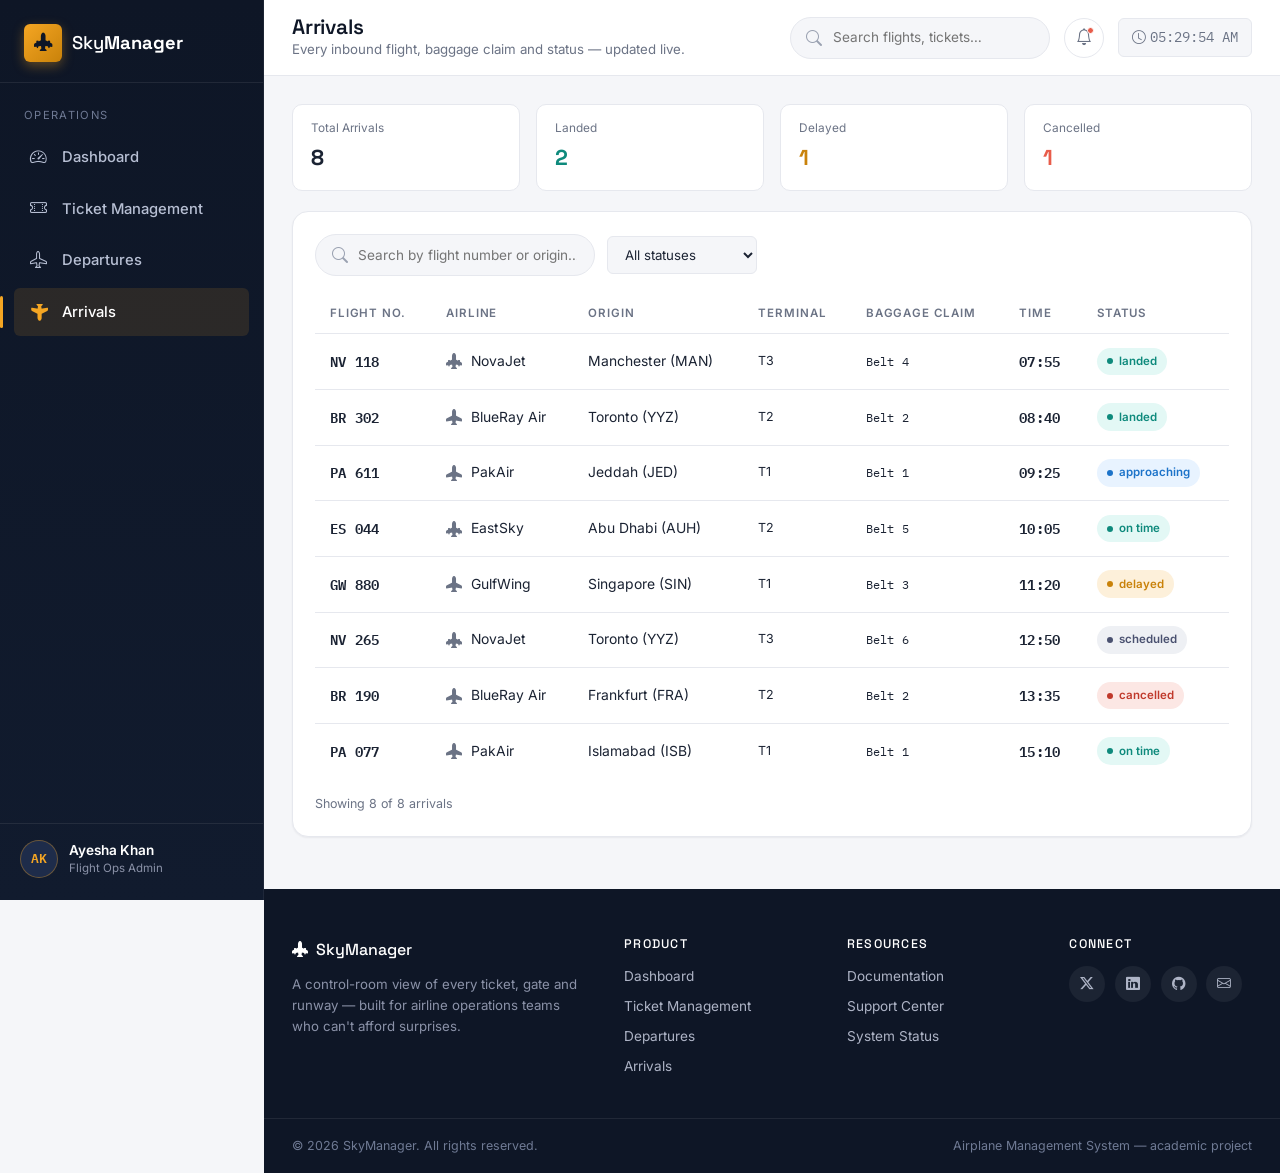
==== arrivals.html @ 26331dae "Initial commit: SkyManager Airplane Management System" ====
<!DOCTYPE html>
<html lang="en">
<head>
<meta charset="UTF-8" />
<meta name="viewport" content="width=device-width, initial-scale=1.0" />
<title>Arrivals · SkyManager</title>
<meta name="description" content="Live arrivals board — origins, baggage claims and status for every inbound flight." />
<link rel="icon" href="assets/favicon.svg" type="image/svg+xml" />

<link rel="preconnect" href="https://fonts.googleapis.com" />
<link href="https://fonts.googleapis.com/css2?family=Space+Grotesk:wght@500;600;700&family=Inter:wght@400;500;600;700&family=IBM+Plex+Mono:wght@400;500;600&display=swap" rel="stylesheet" />

<link href="https://cdn.jsdelivr.net/npm/bootstrap@5.3.3/dist/css/bootstrap.min.css" rel="stylesheet" />
<link href="https://cdn.jsdelivr.net/npm/bootstrap-icons@1.11.3/font/bootstrap-icons.css" rel="stylesheet" />
<link href="css/style.css" rel="stylesheet" />
</head>
<body>

<div class="app-shell">

  <aside class="sidebar" id="sidebar">
    <div class="sidebar-brand">
      <span class="brand-mark"><i class="bi bi-airplane-engines-fill"></i></span>
      <span class="brand-text">Sky<strong>Manager</strong></span>
      <button class="sidebar-close ms-auto" id="sidebarCloseBtn" aria-label="Close menu"><i class="bi bi-x-lg"></i></button>
    </div>
    <nav class="sidebar-nav">
      <div class="sidebar-section-label">Operations</div>
      <a href="index.html" class="nav-link"><i class="bi bi-speedometer2"></i><span>Dashboard</span></a>
      <a href="tickets.html" class="nav-link"><i class="bi bi-ticket-perforated"></i><span>Ticket Management</span></a>
      <a href="departures.html" class="nav-link"><i class="bi bi-airplane"></i><span>Departures</span></a>
      <a href="arrivals.html" class="nav-link active"><i class="bi bi-airplane-fill" style="display:inline-block;transform:rotate(180deg)"></i><span>Arrivals</span></a>
    </nav>
    <div class="sidebar-footer">
      <div class="user-chip">
        <div class="avatar">AK</div>
        <div>
          <div class="user-name">Ayesha Khan</div>
          <div class="user-role">Flight Ops Admin</div>
        </div>
      </div>
    </div>
  </aside>
  <div class="sidebar-backdrop" id="sidebarBackdrop"></div>

  <div class="main-area">

    <header class="topbar">
      <button class="sidebar-toggle" id="sidebarToggle" aria-label="Open menu"><i class="bi bi-list"></i></button>
      <div class="topbar-title">
        <h1>Arrivals</h1>
        <p>Every inbound flight, baggage claim and status — updated live.</p>
      </div>
      <div class="topbar-actions">
        <div class="search-box">
          <i class="bi bi-search"></i>
          <input type="text" placeholder="Search flights, tickets…" aria-label="Search" />
        </div>
        <button class="icon-btn" aria-label="Notifications"><i class="bi bi-bell"></i><span class="dot"></span></button>
        <div class="topbar-clock" id="liveClock"></div>
      </div>
    </header>

    <main class="content">

      <div class="mini-stat-row">
        <div class="mini-stat">
          <div class="mini-label">Total Arrivals</div>
          <div class="mini-value" id="arrTotal">--</div>
        </div>
        <div class="mini-stat">
          <div class="mini-label">Landed</div>
          <div class="mini-value" style="color:#0e8a7c" id="arrLanded">--</div>
        </div>
        <div class="mini-stat">
          <div class="mini-label">Delayed</div>
          <div class="mini-value" style="color:var(--amber-dark)" id="arrDelayed">--</div>
        </div>
        <div class="mini-stat">
          <div class="mini-label">Cancelled</div>
          <div class="mini-value" style="color:var(--coral)" id="arrCancelled">--</div>
        </div>
      </div>

      <div class="section-card mb-4">

        <div class="toolbar">
          <div class="search-box">
            <i class="bi bi-search"></i>
            <input type="text" id="arrSearch" placeholder="Search by flight number or origin…" aria-label="Search arrivals" />
          </div>
          <select id="arrFilterStatus" aria-label="Filter by status">
            <option value="">All statuses</option>
            <option value="on time">On time</option>
            <option value="approaching">Approaching</option>
            <option value="scheduled">Scheduled</option>
            <option value="landed">Landed</option>
            <option value="delayed">Delayed</option>
            <option value="cancelled">Cancelled</option>
          </select>
        </div>

        <div class="table-responsive-wrap">
          <table class="data-table">
            <thead>
              <tr>
                <th>Flight No.</th>
                <th>Airline</th>
                <th>Origin</th>
                <th>Terminal</th>
                <th>Baggage Claim</th>
                <th>Time</th>
                <th>Status</th>
              </tr>
            </thead>
            <tbody id="arrivalsBody"></tbody>
          </table>
        </div>
        <div class="cell-sub mt-3" id="arrCount"></div>
      </div>

    </main>

    <footer class="app-footer">
      <div class="footer-grid">
        <div>
          <div class="brand-text small"><i class="bi bi-airplane-engines-fill"></i> SkyManager</div>
          <p>A control-room view of every ticket, gate and runway — built for airline operations teams who can't afford surprises.</p>
        </div>
        <div>
          <h6>Product</h6>
          <a href="index.html">Dashboard</a>
          <a href="tickets.html">Ticket Management</a>
          <a href="departures.html">Departures</a>
          <a href="arrivals.html">Arrivals</a>
        </div>
        <div>
          <h6>Resources</h6>
          <a href="#">Documentation</a>
          <a href="#">Support Center</a>
          <a href="#">System Status</a>
        </div>
        <div>
          <h6>Connect</h6>
          <div class="social-row">
            <a href="#" aria-label="X / Twitter"><i class="bi bi-twitter-x"></i></a>
            <a href="#" aria-label="LinkedIn"><i class="bi bi-linkedin"></i></a>
            <a href="#" aria-label="GitHub"><i class="bi bi-github"></i></a>
            <a href="#" aria-label="Email"><i class="bi bi-envelope"></i></a>
          </div>
        </div>
      </div>
      <div class="footer-bottom">
        <span>© 2026 SkyManager. All rights reserved.</span>
        <span>Airplane Management System — academic project</span>
      </div>
    </footer>

  </div>
</div>

<script src="https://cdn.jsdelivr.net/npm/bootstrap@5.3.3/dist/js/bootstrap.bundle.min.js"></script>
<script src="js/data.js"></script>
<script src="js/main.js"></script>
<script src="js/arrivals.js"></script>
</body>
</html>
---- css/style.css ----
/* =========================================================================
   SkyManager — Airplane Management System
   Design tokens + component styles
   ========================================================================= */

:root {
  /* Color */
  --ink-950: #0e1626;
  --ink-900: #111b2e;
  --ink-800: #16213a;
  --ink-700: #1e2c4a;
  --ink-600: #2a3b5e;

  --amber: #f5a623;
  --amber-dark: #c9820a;
  --amber-soft: #fdf0da;

  --teal: #17b8a6;
  --teal-soft: #e3f8f5;

  --coral: #e85c4a;
  --coral-soft: #fce7e4;

  --sky: #3aa0ff;
  --sky-soft: #e8f3ff;

  --slate-soft: #eef0f4;

  --bg: #f5f6f9;
  --surface: #ffffff;
  --border: #e6e8ee;
  --text: #1b2333;
  --text-muted: #6b7385;
  --text-faint: #9aa1b1;

  /* Shape */
  --radius-sm: 6px;
  --radius: 10px;
  --radius-lg: 16px;
  --shadow-sm: 0 1px 2px rgba(14, 22, 38, 0.06);
  --shadow-md: 0 10px 24px -8px rgba(14, 22, 38, 0.14);
  --shadow-lg: 0 20px 40px -12px rgba(14, 22, 38, 0.22);

  /* Type */
  --font-display: "Space Grotesk", "Segoe UI", sans-serif;
  --font-body: "Inter", "Segoe UI", sans-serif;
  --font-mono: "IBM Plex Mono", "Courier New", monospace;

  --sidebar-w: 264px;
  --sidebar-w-collapsed: 84px;
  --topbar-h: 76px;
}

* { box-sizing: border-box; }

html, body {
  height: 100%;
}

body {
  font-family: var(--font-body);
  background: var(--bg);
  color: var(--text);
  -webkit-font-smoothing: antialiased;
}

h1, h2, h3, h4, h5, h6 {
  font-family: var(--font-display);
  color: var(--ink-950);
  letter-spacing: -0.01em;
}

a { text-decoration: none; color: inherit; }
button { font-family: inherit; }

.mono { font-family: var(--font-mono); letter-spacing: 0.02em; }

/* Visible keyboard focus everywhere */
a:focus-visible,
button:focus-visible,
input:focus-visible,
select:focus-visible {
  outline: 2px solid var(--sky);
  outline-offset: 2px;
}

@media (prefers-reduced-motion: reduce) {
  * { animation-duration: 0.001ms !important; transition-duration: 0.001ms !important; }
}

/* =========================================================================
   App shell
   ========================================================================= */

.app-shell {
  display: flex;
  min-height: 100vh;
}

/* -------------------------------- Sidebar ------------------------------ */

.sidebar {
  width: var(--sidebar-w);
  flex-shrink: 0;
  background: linear-gradient(180deg, var(--ink-950) 0%, var(--ink-900) 100%);
  color: #cfd6e6;
  display: flex;
  flex-direction: column;
  position: fixed;
  top: 0;
  left: 0;
  height: 100vh;
  z-index: 1040;
  transition: transform 0.25s ease;
  border-right: 1px solid rgba(255, 255, 255, 0.06);
}

.sidebar-brand {
  display: flex;
  align-items: center;
  gap: 0.65rem;
  padding: 1.5rem 1.5rem 1.25rem;
  border-bottom: 1px solid rgba(255, 255, 255, 0.08);
}

.brand-mark {
  width: 38px;
  height: 38px;
  border-radius: var(--radius-sm);
  background: linear-gradient(135deg, var(--amber) 0%, var(--amber-dark) 100%);
  display: flex;
  align-items: center;
  justify-content: center;
  color: var(--ink-950);
  font-size: 1.15rem;
  flex-shrink: 0;
  box-shadow: 0 4px 12px rgba(245, 166, 35, 0.35);
}

.brand-text {
  font-family: var(--font-display);
  font-size: 1.15rem;
  color: #fff;
  font-weight: 500;
}

.brand-text strong { font-weight: 700; }
.brand-text.small { font-size: 1rem; display: inline-flex; gap: 0.5rem; align-items: center; }

.sidebar-nav {
  flex: 1;
  padding: 1.25rem 0.9rem;
  overflow-y: auto;
}

.sidebar-section-label {
  font-size: 0.7rem;
  text-transform: uppercase;
  letter-spacing: 0.12em;
  color: #6f7a94;
  padding: 0 0.6rem;
  margin: 0.25rem 0 0.6rem;
}

.sidebar .nav-link {
  display: flex;
  align-items: center;
  gap: 0.85rem;
  padding: 0.72rem 0.9rem;
  border-radius: var(--radius-sm);
  color: #b7bfd3;
  font-size: 0.925rem;
  font-weight: 500;
  margin-bottom: 0.2rem;
  transition: background 0.15s ease, color 0.15s ease;
  position: relative;
}

.sidebar .nav-link i { font-size: 1.05rem; width: 20px; text-align: center; }

.sidebar .nav-link:hover {
  background: rgba(255, 255, 255, 0.06);
  color: #fff;
}

.sidebar .nav-link.active {
  background: rgba(245, 166, 35, 0.12);
  color: #fff;
}

.sidebar .nav-link.active::before {
  content: "";
  position: absolute;
  left: -0.9rem;
  top: 8px;
  bottom: 8px;
  width: 3px;
  border-radius: 2px;
  background: var(--amber);
}

.sidebar .nav-link.active i { color: var(--amber); }

.nav-badge {
  margin-left: auto;
  font-size: 0.68rem;
  font-family: var(--font-mono);
  background: rgba(255, 255, 255, 0.1);
  color: #cfd6e6;
  padding: 0.1rem 0.45rem;
  border-radius: 999px;
}

.sidebar-footer {
  padding: 1rem 1.25rem 1.4rem;
  border-top: 1px solid rgba(255, 255, 255, 0.08);
}

.user-chip { display: flex; align-items: center; gap: 0.7rem; }

.avatar {
  width: 38px;
  height: 38px;
  border-radius: 50%;
  background: var(--ink-700);
  color: var(--amber);
  display: flex;
  align-items: center;
  justify-content: center;
  font-family: var(--font-mono);
  font-size: 0.8rem;
  font-weight: 600;
  flex-shrink: 0;
  border: 1px solid rgba(245, 166, 35, 0.35);
}

.user-name { font-size: 0.85rem; color: #fff; font-weight: 600; }
.user-role { font-size: 0.72rem; color: #8b92a8; }

.sidebar-close { display: none; }

.sidebar-backdrop {
  display: none;
  position: fixed;
  inset: 0;
  background: rgba(14, 22, 38, 0.55);
  z-index: 1030;
}

/* -------------------------------- Main area ----------------------------- */

.main-area {
  margin-left: var(--sidebar-w);
  flex: 1;
  min-width: 0;
  display: flex;
  flex-direction: column;
}

.topbar {
  height: var(--topbar-h);
  background: var(--surface);
  border-bottom: 1px solid var(--border);
  display: flex;
  align-items: center;
  gap: 1.25rem;
  padding: 0 1.75rem;
  position: sticky;
  top: 0;
  z-index: 1010;
}

.sidebar-toggle {
  display: none;
  border: 1px solid var(--border);
  background: var(--surface);
  border-radius: var(--radius-sm);
  width: 40px;
  height: 40px;
  align-items: center;
  justify-content: center;
  font-size: 1.2rem;
  color: var(--text);
  flex-shrink: 0;
}

.topbar-title h1 {
  font-size: 1.3rem;
  margin: 0;
  font-weight: 600;
}

.topbar-title p {
  margin: 0;
  font-size: 0.83rem;
  color: var(--text-muted);
}

.topbar-actions {
  margin-left: auto;
  display: flex;
  align-items: center;
  gap: 0.9rem;
}

.search-box {
  display: flex;
  align-items: center;
  gap: 0.55rem;
  background: var(--bg);
  border: 1px solid var(--border);
  border-radius: 999px;
  padding: 0.5rem 0.95rem;
  width: 260px;
}

.search-box i { color: var(--text-faint); }

.search-box input {
  border: none;
  background: transparent;
  outline: none;
  font-size: 0.85rem;
  width: 100%;
  color: var(--text);
}

.icon-btn {
  position: relative;
  width: 40px;
  height: 40px;
  border-radius: 50%;
  border: 1px solid var(--border);
  background: var(--surface);
  display: flex;
  align-items: center;
  justify-content: center;
  color: var(--text-muted);
  font-size: 1.05rem;
  flex-shrink: 0;
}

.icon-btn .dot {
  position: absolute;
  top: 8px;
  right: 9px;
  width: 7px;
  height: 7px;
  border-radius: 50%;
  background: var(--coral);
  border: 1.5px solid var(--surface);
}

.topbar-clock {
  font-family: var(--font-mono);
  font-size: 0.85rem;
  color: var(--text-muted);
  background: var(--bg);
  border: 1px solid var(--border);
  padding: 0.5rem 0.8rem;
  border-radius: var(--radius-sm);
  white-space: nowrap;
}

.content {
  padding: 1.75rem;
  flex: 1;
}

/* =========================================================================
   Cards & stats
   ========================================================================= */

.card-plain {
  background: var(--surface);
  border: 1px solid var(--border);
  border-radius: var(--radius-lg);
  box-shadow: var(--shadow-sm);
}

.stat-card {
  background: var(--surface);
  border: 1px solid var(--border);
  border-radius: var(--radius-lg);
  padding: 1.25rem 1.35rem;
  box-shadow: var(--shadow-sm);
  display: flex;
  align-items: flex-start;
  justify-content: space-between;
  gap: 1rem;
  height: 100%;
  transition: transform 0.15s ease, box-shadow 0.15s ease;
}

.stat-card:hover {
  transform: translateY(-2px);
  box-shadow: var(--shadow-md);
}

.stat-card .stat-label {
  font-size: 0.78rem;
  color: var(--text-muted);
  font-weight: 500;
  margin-bottom: 0.4rem;
}

.stat-card .stat-value {
  font-family: var(--font-display);
  font-size: 1.85rem;
  font-weight: 700;
  color: var(--ink-950);
  line-height: 1;
}

.stat-card .stat-trend {
  font-size: 0.76rem;
  margin-top: 0.55rem;
  display: inline-flex;
  align-items: center;
  gap: 0.3rem;
  font-weight: 600;
}

.stat-trend.up { color: var(--teal); }
.stat-trend.down { color: var(--coral); }
.stat-trend.flat { color: var(--text-muted); }

.stat-icon {
  width: 46px;
  height: 46px;
  border-radius: var(--radius);
  display: flex;
  align-items: center;
  justify-content: center;
  font-size: 1.25rem;
  flex-shrink: 0;
}

.stat-icon.amber { background: var(--amber-soft); color: var(--amber-dark); }
.stat-icon.teal { background: var(--teal-soft); color: var(--teal); }
.stat-icon.sky { background: var(--sky-soft); color: var(--sky); }
.stat-icon.coral { background: var(--coral-soft); color: var(--coral); }

.section-card {
  background: var(--surface);
  border: 1px solid var(--border);
  border-radius: var(--radius-lg);
  box-shadow: var(--shadow-sm);
  padding: 1.4rem;
}

.section-card-head {
  display: flex;
  align-items: center;
  justify-content: space-between;
  gap: 1rem;
  margin-bottom: 1.1rem;
}

.section-card-head h2 {
  font-size: 1.05rem;
  font-weight: 600;
  margin: 0;
}

.section-card-head p {
  margin: 0.15rem 0 0;
  font-size: 0.8rem;
  color: var(--text-muted);
}

.link-more {
  font-size: 0.82rem;
  font-weight: 600;
  color: var(--sky);
  display: inline-flex;
  align-items: center;
  gap: 0.3rem;
}

/* =========================================================================
   Flap board — signature element (split-flap departure board)
   ========================================================================= */

.flap-board {
  background: var(--ink-950);
  border-radius: var(--radius-lg);
  padding: 1.1rem 1.1rem 0.4rem;
  box-shadow: var(--shadow-md);
  overflow-x: auto;
}

.flap-board-head {
  display: flex;
  align-items: center;
  justify-content: space-between;
  padding: 0 0.35rem 0.9rem;
}

.flap-board-head h2 {
  color: #fff;
  font-size: 1.02rem;
  margin: 0;
  display: flex;
  align-items: center;
  gap: 0.5rem;
}

.flap-board-head .live-dot {
  width: 8px;
  height: 8px;
  border-radius: 50%;
  background: var(--teal);
  box-shadow: 0 0 0 3px rgba(23, 184, 166, 0.25);
  display: inline-block;
}

.flap-board-head span.updated {
  color: #7f889f;
  font-size: 0.75rem;
  font-family: var(--font-mono);
}

.flap-row {
  display: grid;
  grid-template-columns: 90px 56px 1.6fr 90px 100px 130px;
  gap: 0.75rem;
  align-items: center;
  padding: 0.65rem 0.35rem;
  border-top: 1px solid rgba(255, 255, 255, 0.07);
  min-width: 640px;
}

.flap-row.flap-header {
  border-top: none;
  color: #6f7a94;
  font-size: 0.68rem;
  text-transform: uppercase;
  letter-spacing: 0.1em;
  padding-bottom: 0.5rem;
}

.flap-cell {
  font-family: var(--font-mono);
  color: var(--amber);
  font-size: 0.86rem;
  letter-spacing: 0.04em;
}

.flap-cell.dim { color: #b9c0d4; }
.flap-cell .flight-type-icon { color: #6f7a94; margin-right: 0.3rem; }

.flap-status {
  font-family: var(--font-mono);
  font-size: 0.72rem;
  padding: 0.24rem 0.55rem;
  border-radius: 4px;
  display: inline-block;
  text-transform: uppercase;
  letter-spacing: 0.06em;
  width: fit-content;
}

/* =========================================================================
   Tables
   ========================================================================= */

.table-responsive-wrap { overflow-x: auto; }

table.data-table {
  width: 100%;
  border-collapse: collapse;
  font-size: 0.87rem;
}

table.data-table thead th {
  text-align: left;
  font-size: 0.72rem;
  text-transform: uppercase;
  letter-spacing: 0.08em;
  color: var(--text-muted);
  font-weight: 600;
  padding: 0.7rem 0.9rem;
  border-bottom: 1px solid var(--border);
  white-space: nowrap;
}

table.data-table tbody td {
  padding: 0.85rem 0.9rem;
  border-bottom: 1px solid var(--border);
  vertical-align: middle;
  color: var(--text);
}

table.data-table tbody tr:last-child td { border-bottom: none; }
table.data-table tbody tr:hover { background: var(--bg); }

.cell-primary { font-weight: 600; color: var(--ink-950); }
.cell-sub { font-size: 0.78rem; color: var(--text-muted); }

.row-avatar {
  width: 32px;
  height: 32px;
  border-radius: 50%;
  background: var(--sky-soft);
  color: var(--sky);
  display: inline-flex;
  align-items: center;
  justify-content: center;
  font-size: 0.7rem;
  font-weight: 700;
  font-family: var(--font-mono);
  margin-right: 0.6rem;
  flex-shrink: 0;
}

.passenger-cell { display: flex; align-items: center; }

.airline-cell { display: flex; align-items: center; gap: 0.55rem; }
.airline-cell i { font-size: 1rem; color: var(--text-muted); }

/* Badges */
.badge-status {
  display: inline-flex;
  align-items: center;
  gap: 0.35rem;
  font-size: 0.72rem;
  font-weight: 600;
  padding: 0.32rem 0.65rem;
  border-radius: 999px;
  white-space: nowrap;
}

.badge-status::before {
  content: "";
  width: 6px;
  height: 6px;
  border-radius: 50%;
  background: currentColor;
}

.badge-ontime, .badge-confirmed, .badge-landed, .badge-active { background: var(--teal-soft); color: #0e8a7c; }
.badge-boarding, .badge-approaching, .badge-pending { background: var(--sky-soft); color: #1c73c9; }
.badge-delayed { background: var(--amber-soft); color: var(--amber-dark); }
.badge-cancelled, .badge-critical { background: var(--coral-soft); color: #c0392b; }
.badge-scheduled, .badge-departed, .badge-checkedin { background: var(--slate-soft); color: #4a5170; }

.badge-class {
  font-size: 0.7rem;
  font-weight: 700;
  padding: 0.28rem 0.55rem;
  border-radius: var(--radius-sm);
  letter-spacing: 0.03em;
}

.badge-class.economy { background: var(--slate-soft); color: #4a5170; }
.badge-class.premium { background: var(--sky-soft); color: #1c73c9; }
.badge-class.business { background: var(--amber-soft); color: var(--amber-dark); }
.badge-class.first { background: #f3e8ff; color: #7a3fd1; }

.row-actions { display: flex; gap: 0.4rem; }

.action-btn {
  width: 32px;
  height: 32px;
  border-radius: var(--radius-sm);
  border: 1px solid var(--border);
  background: var(--surface);
  color: var(--text-muted);
  display: inline-flex;
  align-items: center;
  justify-content: center;
  font-size: 0.9rem;
  transition: all 0.15s ease;
}

.action-btn:hover { background: var(--bg); color: var(--text); }
.action-btn.danger:hover { background: var(--coral-soft); color: var(--coral); border-color: transparent; }
.action-btn.edit:hover { background: var(--sky-soft); color: var(--sky); border-color: transparent; }

.empty-row td {
  text-align: center;
  padding: 2.5rem 1rem !important;
  color: var(--text-muted);
}

/* =========================================================================
   Toolbar (filters)
   ========================================================================= */

.toolbar {
  display: flex;
  flex-wrap: wrap;
  gap: 0.75rem;
  align-items: center;
  margin-bottom: 1.1rem;
}

.toolbar .search-box { width: 280px; }

.toolbar select {
  border: 1px solid var(--border);
  background: var(--bg);
  border-radius: var(--radius-sm);
  padding: 0.55rem 0.8rem;
  font-size: 0.83rem;
  color: var(--text);
  min-width: 150px;
}

.btn-amber {
  background: linear-gradient(135deg, var(--amber) 0%, var(--amber-dark) 100%);
  color: var(--ink-950);
  border: none;
  border-radius: var(--radius-sm);
  padding: 0.6rem 1.1rem;
  font-weight: 700;
  font-size: 0.85rem;
  display: inline-flex;
  align-items: center;
  gap: 0.45rem;
  box-shadow: 0 6px 16px rgba(245, 166, 35, 0.3);
  margin-left: auto;
}

.btn-amber:hover { filter: brightness(1.04); }

.mini-stat-row { display: grid; grid-template-columns: repeat(4, 1fr); gap: 1rem; margin-bottom: 1.25rem; }

.mini-stat {
  background: var(--surface);
  border: 1px solid var(--border);
  border-radius: var(--radius);
  padding: 0.95rem 1.1rem;
}

.mini-stat .mini-label { font-size: 0.74rem; color: var(--text-muted); margin-bottom: 0.25rem; }
.mini-stat .mini-value { font-family: var(--font-display); font-size: 1.35rem; font-weight: 700; }

/* =========================================================================
   Modal tweaks
   ========================================================================= */

.modal-content { border-radius: var(--radius-lg); border: none; }
.modal-header { border-bottom: 1px solid var(--border); padding: 1.2rem 1.4rem; }
.modal-header .modal-title { font-family: var(--font-display); font-weight: 600; }
.modal-body { padding: 1.4rem; }
.modal-footer { border-top: 1px solid var(--border); padding: 1rem 1.4rem; }

.form-label { font-size: 0.8rem; font-weight: 600; color: var(--text); margin-bottom: 0.35rem; }
.form-control, .form-select {
  border-radius: var(--radius-sm);
  border: 1px solid var(--border);
  padding: 0.55rem 0.8rem;
  font-size: 0.87rem;
}
.form-control:focus, .form-select:focus {
  border-color: var(--sky);
  box-shadow: 0 0 0 3px var(--sky-soft);
}

/* =========================================================================
   Charts card
   ========================================================================= */

.chart-wrap { position: relative; height: 240px; }
.legend-row { display: flex; gap: 1.2rem; margin-top: 1rem; flex-wrap: wrap; }
.legend-item { display: flex; align-items: center; gap: 0.45rem; font-size: 0.8rem; color: var(--text-muted); }
.legend-swatch { width: 10px; height: 10px; border-radius: 3px; }

/* =========================================================================
   Footer
   ========================================================================= */

.app-footer {
  background: var(--ink-950);
  color: #aeb4c6;
  margin-top: auto;
}

.footer-grid {
  max-width: 1180px;
  margin: 0 auto;
  padding: 3rem 1.75rem 2rem;
  display: grid;
  grid-template-columns: 1.6fr 1fr 1fr 1fr;
  gap: 2.5rem;
}

.footer-grid p { font-size: 0.83rem; line-height: 1.6; color: #8b92a8; margin-top: 0.75rem; }

.footer-grid h6 {
  color: #fff;
  font-size: 0.78rem;
  text-transform: uppercase;
  letter-spacing: 0.1em;
  margin-bottom: 0.9rem;
}

.footer-grid a {
  display: block;
  font-size: 0.85rem;
  color: #aeb4c6;
  margin-bottom: 0.6rem;
  transition: color 0.15s ease;
}

.footer-grid a:hover { color: var(--amber); }

.social-row { display: flex; gap: 0.6rem; margin-top: 0.2rem; }

.social-row a {
  width: 36px;
  height: 36px;
  border-radius: 50%;
  background: rgba(255, 255, 255, 0.06);
  display: flex;
  align-items: center;
  justify-content: center;
  margin-bottom: 0;
}

.social-row a:hover { background: var(--amber); color: var(--ink-950); }

.footer-bottom {
  border-top: 1px solid rgba(255, 255, 255, 0.08);
  padding: 1.1rem 1.75rem;
  display: flex;
  justify-content: space-between;
  flex-wrap: wrap;
  gap: 0.5rem;
  font-size: 0.78rem;
  color: #6f7a94;
  max-width: 1180px;
  margin: 0 auto;
}

/* =========================================================================
   Responsive
   ========================================================================= */

@media (max-width: 1100px) {
  .mini-stat-row { grid-template-columns: repeat(2, 1fr); }
  .footer-grid { grid-template-columns: 1fr 1fr; }
}

@media (max-width: 991px) {
  .sidebar {
    transform: translateX(-100%);
    width: 270px;
  }
  .sidebar.show { transform: translateX(0); box-shadow: var(--shadow-lg); }
  .sidebar-backdrop.show { display: block; }
  .sidebar-close { display: block; margin-left: auto; background: none; border: none; color: #aeb4c6; font-size: 1.3rem; }
  .main-area { margin-left: 0; }
  .sidebar-toggle { display: inline-flex; }
  .search-box { width: 190px; }
}

@media (max-width: 768px) {
  .content { padding: 1.1rem; }
  .topbar { padding: 0 1.1rem; gap: 0.8rem; }
  .topbar-title p { display: none; }
  .search-box { display: none; }
  .topbar-clock { display: none; }
  .footer-grid { grid-template-columns: 1fr 1fr; padding: 2.2rem 1.25rem 1.5rem; }
  .btn-amber span.btn-text { display: none; }
  .mini-stat-row { grid-template-columns: 1fr 1fr; }
}

@media (max-width: 560px) {
  .footer-grid { grid-template-columns: 1fr; }
  .flap-row { grid-template-columns: 80px 46px 1.4fr 76px 90px 110px; }
}
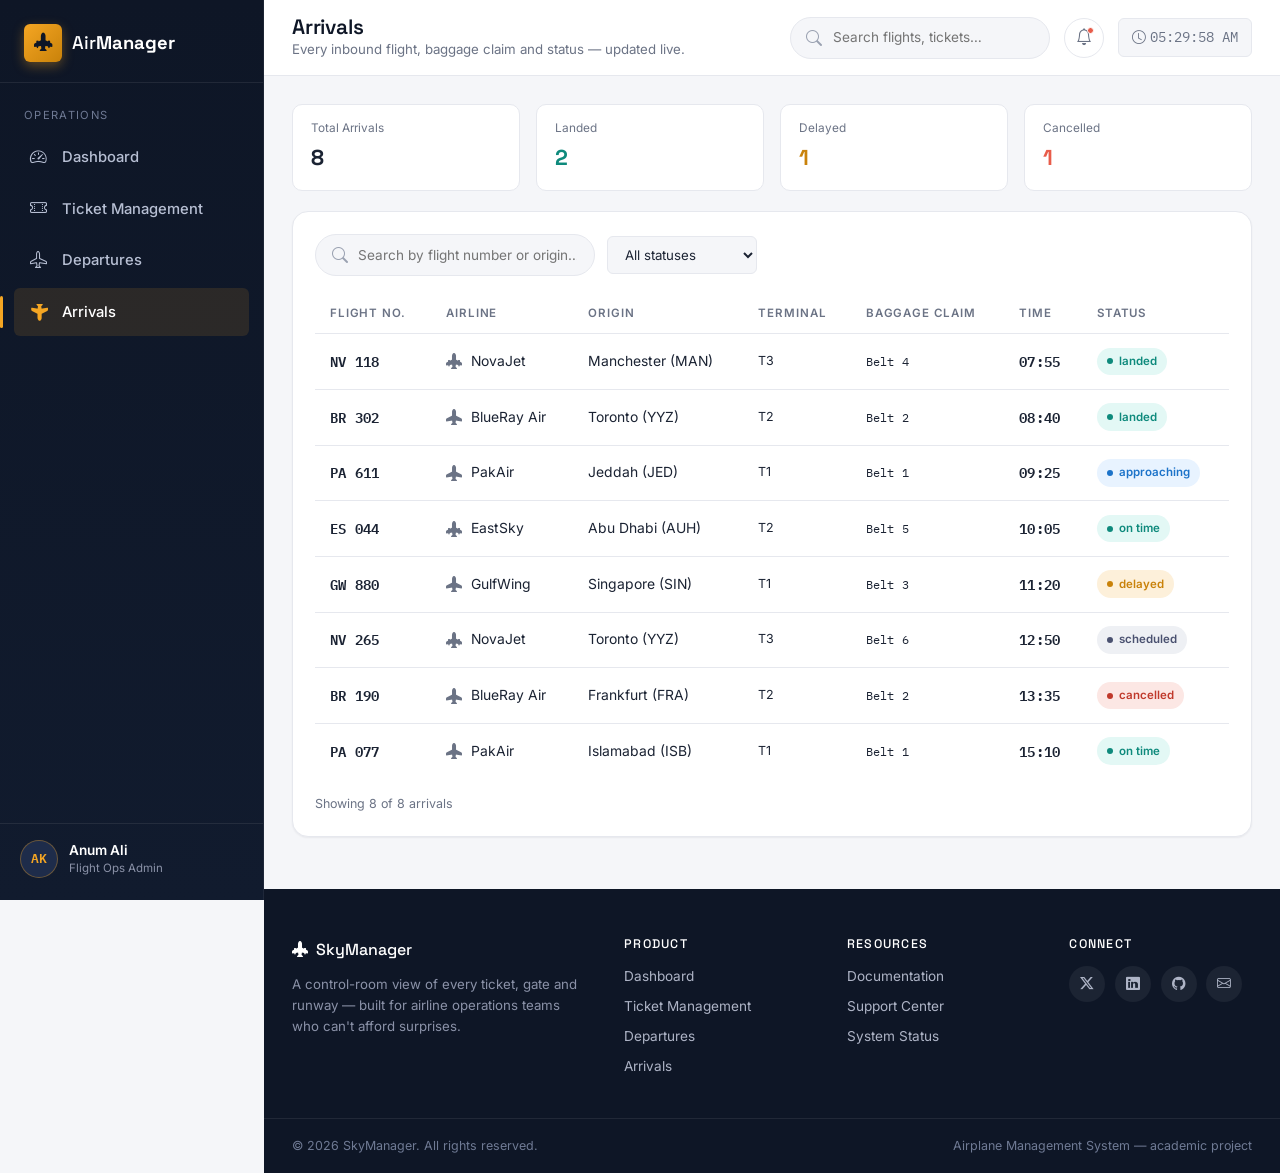
==== commit ff5bec1b: "Update arrivals.html" ====
--- a/arrivals.html
+++ b/arrivals.html
@@ -3,7 +3,7 @@
 <head>
 <meta charset="UTF-8" />
 <meta name="viewport" content="width=device-width, initial-scale=1.0" />
-<title>Arrivals · SkyManager</title>
+<title>Arrivals · AirManager</title>
 <meta name="description" content="Live arrivals board — origins, baggage claims and status for every inbound flight." />
 <link rel="icon" href="assets/favicon.svg" type="image/svg+xml" />
 
@@ -21,7 +21,7 @@
   <aside class="sidebar" id="sidebar">
     <div class="sidebar-brand">
       <span class="brand-mark"><i class="bi bi-airplane-engines-fill"></i></span>
-      <span class="brand-text">Sky<strong>Manager</strong></span>
+      <span class="brand-text">Air<strong>Manager</strong></span>
       <button class="sidebar-close ms-auto" id="sidebarCloseBtn" aria-label="Close menu"><i class="bi bi-x-lg"></i></button>
     </div>
     <nav class="sidebar-nav">
@@ -35,7 +35,7 @@
       <div class="user-chip">
         <div class="avatar">AK</div>
         <div>
-          <div class="user-name">Ayesha Khan</div>
+          <div class="user-name">Anum Ali</div>
           <div class="user-role">Flight Ops Admin</div>
         </div>
       </div>
